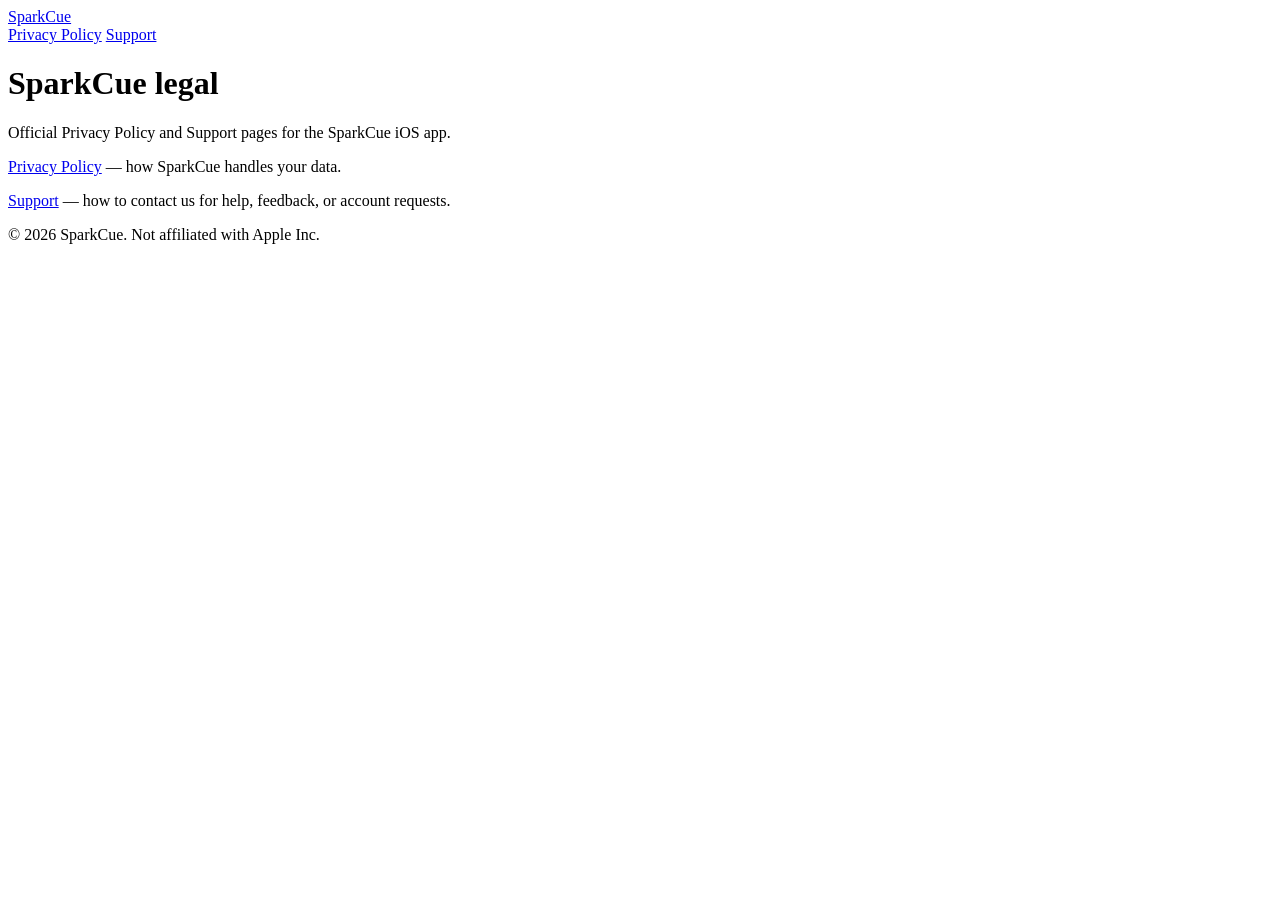
==== index.html @ 71478b5d "Add index.html for GitHub Pages" ====
<!DOCTYPE html>
<html lang="en">
<head>
  <meta charset="utf-8" />
  <meta name="viewport" content="width=device-width, initial-scale=1" />
  <title>SparkCue — Legal</title>
  <link rel="stylesheet" href="styles.css" />
</head>
<body>
  <header>
    <a href="index.html">SparkCue</a>
    <nav>
      <a href="privacy.html">Privacy Policy</a>
      <a href="support.html">Support</a>
    </nav>
  </header>
  <main>
    <h1>SparkCue legal</h1>
    <p class="meta">Official Privacy Policy and Support pages for the SparkCue iOS app.</p>
    <div class="card">
      <p><a href="privacy.html">Privacy Policy</a> — how SparkCue handles your data.</p>
      <p><a href="support.html">Support</a> — how to contact us for help, feedback, or account requests.</p>
    </div>
  </main>
  <footer>© 2026 SparkCue. Not affiliated with Apple Inc.</footer>
</body>
</html>
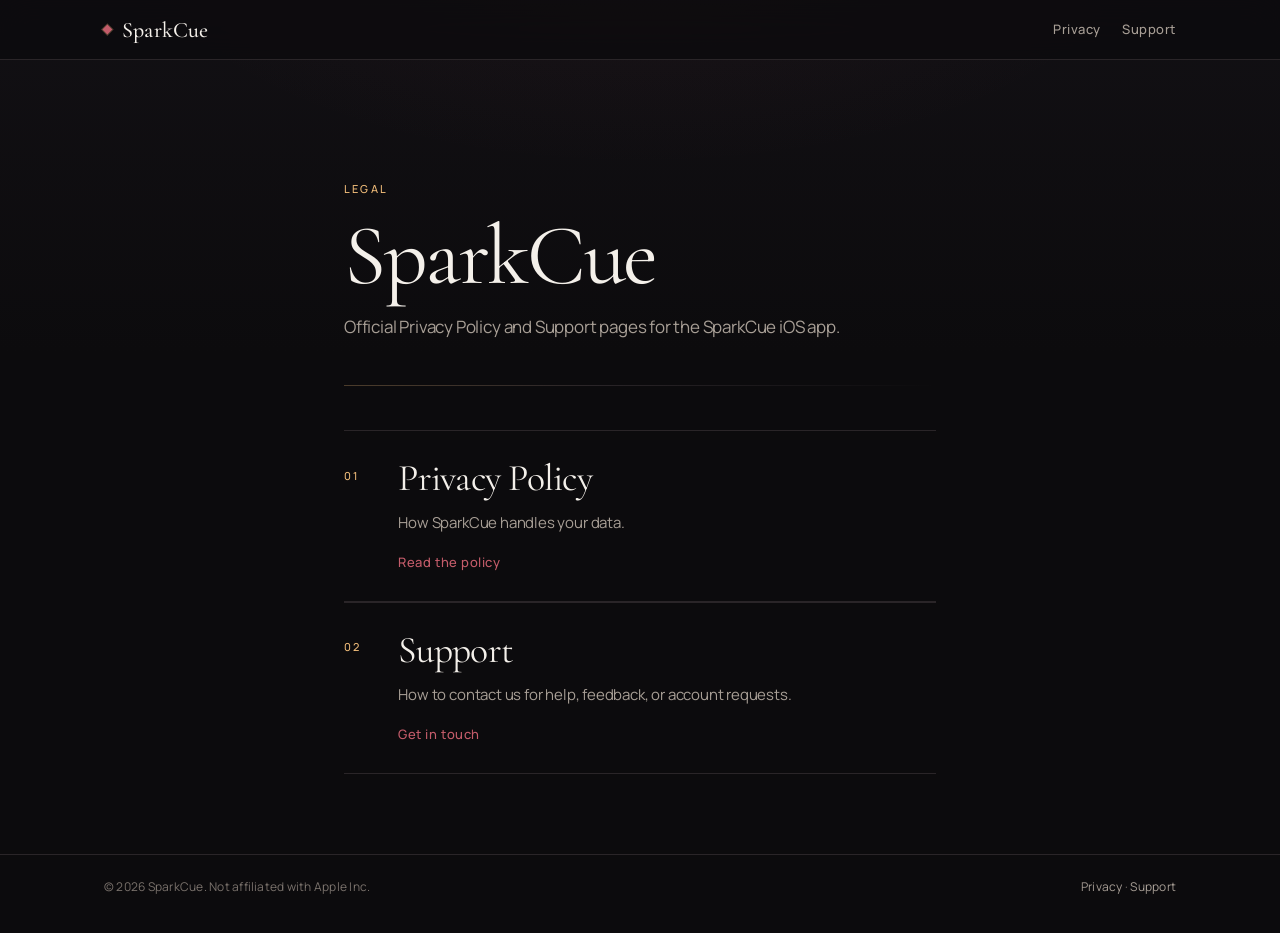
==== commit b4632dd5: "feat: Ruby Lacquer legal site redesign Editorial dark system for the GitHub Pages legal hub: Cormora" ====
--- a/index.html
+++ b/index.html
@@ -3,25 +3,62 @@
 <head>
   <meta charset="utf-8" />
   <meta name="viewport" content="width=device-width, initial-scale=1" />
+  <meta name="theme-color" content="#0c0b0d" />
+  <meta name="color-scheme" content="dark" />
   <title>SparkCue — Legal</title>
+  <meta name="description" content="Official Privacy Policy and Support pages for the SparkCue iOS app." />
+  <link rel="preconnect" href="https://fonts.googleapis.com" />
+  <link rel="preconnect" href="https://fonts.gstatic.com" crossorigin />
+  <link href="https://fonts.googleapis.com/css2?family=Cormorant+Garamond:ital,wght@0,400;0,500;0,600;1,400;1,500&family=Manrope:wght@400;500;600&display=swap" rel="stylesheet" />
   <link rel="stylesheet" href="styles.css" />
 </head>
 <body>
-  <header>
-    <a href="index.html">SparkCue</a>
-    <nav>
-      <a href="privacy.html">Privacy Policy</a>
-      <a href="support.html">Support</a>
-    </nav>
+  <a class="skip" href="#main">Skip to content</a>
+  <header class="site-header">
+    <div class="nav-bar">
+      <a class="brand" href="index.html" aria-current="page">
+        <span class="mark" aria-hidden="true"></span>
+        SparkCue
+      </a>
+      <nav class="site-nav" aria-label="Legal">
+        <a href="privacy.html">Privacy</a>
+        <a href="support.html">Support</a>
+      </nav>
+    </div>
   </header>
-  <main>
-    <h1>SparkCue legal</h1>
-    <p class="meta">Official Privacy Policy and Support pages for the SparkCue iOS app.</p>
-    <div class="card">
-      <p><a href="privacy.html">Privacy Policy</a> — how SparkCue handles your data.</p>
-      <p><a href="support.html">Support</a> — how to contact us for help, feedback, or account requests.</p>
+
+  <main id="main" class="page page--hub">
+    <p class="eyebrow">Legal</p>
+    <h1 class="display">SparkCue</h1>
+    <p class="lede">Official Privacy Policy and Support pages for the SparkCue iOS app.</p>
+
+    <hr class="rule" />
+
+    <ul class="destinations">
+      <li>
+        <a class="dest" href="privacy.html">
+          <span class="dest-num">01</span>
+          <h2>Privacy Policy</h2>
+          <p>How SparkCue handles your data.</p>
+          <span class="dest-cta">Read the policy</span>
+        </a>
+      </li>
+      <li>
+        <a class="dest" href="support.html">
+          <span class="dest-num">02</span>
+          <h2>Support</h2>
+          <p>How to contact us for help, feedback, or account requests.</p>
+          <span class="dest-cta">Get in touch</span>
+        </a>
+      </li>
+    </ul>
+  </main>
+
+  <footer class="site-footer">
+    <div class="inner">
+      <p>© 2026 SparkCue. Not affiliated with Apple Inc.</p>
+      <p><a href="privacy.html">Privacy</a> · <a href="support.html">Support</a></p>
     </div>
-  </main>
-  <footer>© 2026 SparkCue. Not affiliated with Apple Inc.</footer>
+  </footer>
 </body>
 </html>
--- a/styles.css
+++ b/styles.css
@@ -0,0 +1,619 @@
+/* SparkCue · Ruby Lacquer
+   Quiet luxury legal system. CSS only. */
+
+:root {
+  --bg: #0c0b0d;
+  --bg-silk: #121014;
+  --surface: #161418;
+  --text: #f4f0ea;
+  --ink: #e8e2d8;
+  --muted: #a89f96;
+  --faint: #7a726c;
+  --accent: #c45c6a;
+  --accent-hover: #d47884;
+  --gold: #f0bc79;
+  --gold-line: rgba(240, 188, 121, 0.28);
+  --border: #2a2528;
+  --border-soft: rgba(42, 37, 40, 0.9);
+  --focus: #c45c6a;
+  --measure: 62ch;
+  --page: 72rem;
+  --gutter: clamp(1.25rem, 4vw, 2.5rem);
+  --header-h: 3.75rem;
+  --serif: "Cormorant Garamond", "Iowan Old Style", "Palatino Linotype", Palatino, Georgia, serif;
+  --sans: "Manrope", "Avenir Next", "Segoe UI", system-ui, -apple-system, sans-serif;
+  --ease: cubic-bezier(0.22, 1, 0.36, 1);
+}
+
+*,
+*::before,
+*::after {
+  box-sizing: border-box;
+}
+
+html {
+  color-scheme: dark;
+  -webkit-text-size-adjust: 100%;
+  scroll-behavior: smooth;
+  scroll-padding-top: calc(var(--header-h) + 1.25rem);
+}
+
+@media (prefers-reduced-motion: reduce) {
+  html { scroll-behavior: auto; }
+  *,
+  *::before,
+  *::after {
+    animation-duration: 0.01ms !important;
+    animation-iteration-count: 1 !important;
+    transition-duration: 0.01ms !important;
+  }
+}
+
+body {
+  margin: 0;
+  min-height: 100dvh;
+  display: flex;
+  flex-direction: column;
+  font-family: var(--sans);
+  font-size: 1.0625rem;
+  font-weight: 400;
+  line-height: 1.7;
+  letter-spacing: -0.011em;
+  color: var(--ink);
+  background-color: var(--bg);
+  background-image:
+    radial-gradient(900px 420px at 50% -8%, rgba(196, 92, 106, 0.055), transparent 58%),
+    linear-gradient(180deg, var(--bg-silk) 0%, var(--bg) 22rem);
+  background-attachment: scroll;
+}
+
+::selection {
+  background: rgba(196, 92, 106, 0.32);
+  color: var(--text);
+}
+
+a {
+  color: var(--accent);
+  text-decoration-color: rgba(196, 92, 106, 0.35);
+  text-decoration-thickness: 1px;
+  text-underline-offset: 0.22em;
+  transition: color 160ms var(--ease), text-decoration-color 160ms var(--ease);
+}
+
+a:hover {
+  color: var(--accent-hover);
+  text-decoration-color: var(--accent-hover);
+}
+
+:focus {
+  outline: none;
+}
+
+:focus-visible {
+  outline: 1.5px solid var(--focus);
+  outline-offset: 3px;
+}
+
+.skip {
+  position: absolute;
+  left: var(--gutter);
+  top: 0.6rem;
+  z-index: 80;
+  padding: 0.4rem 0.7rem;
+  background: var(--surface);
+  color: var(--text);
+  border: 1px solid var(--border);
+  font-size: 0.8125rem;
+  transform: translateY(-160%);
+}
+
+.skip:focus {
+  transform: none;
+}
+
+/* ——— Header ——— */
+
+.site-header {
+  position: sticky;
+  top: 0;
+  z-index: 40;
+  height: var(--header-h);
+  border-bottom: 1px solid var(--border);
+  background: rgba(12, 11, 13, 0.78);
+  -webkit-backdrop-filter: blur(16px) saturate(1.15);
+  backdrop-filter: blur(16px) saturate(1.15);
+}
+
+.nav-bar {
+  height: 100%;
+  max-width: var(--page);
+  margin: 0 auto;
+  padding: 0 var(--gutter);
+  display: flex;
+  align-items: center;
+  justify-content: space-between;
+  gap: 1.5rem;
+}
+
+.brand {
+  display: inline-flex;
+  align-items: center;
+  gap: 0.7rem;
+  color: var(--text);
+  text-decoration: none;
+  font-family: var(--serif);
+  font-size: 1.375rem;
+  font-weight: 500;
+  letter-spacing: 0.01em;
+  line-height: 1;
+}
+
+.brand:hover { color: var(--text); }
+
+.mark {
+  width: 0.42rem;
+  height: 0.42rem;
+  flex: 0 0 auto;
+  background: var(--accent);
+  transform: rotate(45deg);
+  box-shadow: 0 0 0 1px var(--gold-line);
+}
+
+.site-nav {
+  display: flex;
+  align-items: center;
+  gap: 0.15rem 1.35rem;
+}
+
+.site-nav a {
+  color: var(--muted);
+  text-decoration: none;
+  font-size: 0.8125rem;
+  font-weight: 500;
+  letter-spacing: 0.04em;
+}
+
+.site-nav a:hover { color: var(--text); }
+
+.site-nav a[aria-current="page"] {
+  color: var(--text);
+}
+
+.site-nav a[aria-current="page"]::after {
+  content: "";
+  display: block;
+  width: 100%;
+  height: 1px;
+  margin-top: 0.28rem;
+  background: var(--accent);
+  opacity: 0.85;
+}
+
+/* ——— Page frame ——— */
+
+.page {
+  flex: 1;
+  width: 100%;
+  max-width: var(--page);
+  margin: 0 auto;
+  padding: clamp(2.75rem, 8vw, 5.5rem) var(--gutter) 5rem;
+}
+
+.page--hub {
+  max-width: 42rem;
+  padding-top: clamp(3.5rem, 12vw, 7.5rem);
+}
+
+.page--support {
+  max-width: 42rem;
+}
+
+.eyebrow {
+  margin: 0 0 1.15rem;
+  color: var(--gold);
+  font-size: 0.6875rem;
+  font-weight: 500;
+  letter-spacing: 0.2em;
+  text-transform: uppercase;
+}
+
+.display {
+  margin: 0 0 1.1rem;
+  font-family: var(--serif);
+  font-size: clamp(3.15rem, 9vw, 5.35rem);
+  font-weight: 400;
+  line-height: 0.92;
+  letter-spacing: -0.028em;
+  color: var(--text);
+}
+
+.display em {
+  font-style: italic;
+  font-weight: 400;
+}
+
+.lede {
+  margin: 0;
+  max-width: 36rem;
+  color: var(--muted);
+  font-size: 1.0625rem;
+  line-height: 1.65;
+}
+
+.meta {
+  margin: 0 0 1.75rem;
+  color: var(--faint);
+  font-size: 0.75rem;
+  font-weight: 500;
+  letter-spacing: 0.12em;
+  text-transform: uppercase;
+}
+
+.rule {
+  display: block;
+  height: 1px;
+  margin: 2.75rem 0;
+  border: 0;
+  background: linear-gradient(90deg, var(--gold-line), var(--border) 42%, transparent);
+}
+
+/* ——— Hub destinations ——— */
+
+.destinations {
+  display: grid;
+  gap: 0;
+  margin: 0;
+  padding: 0;
+  list-style: none;
+}
+
+.dest {
+  display: grid;
+  grid-template-columns: 2.4rem minmax(0, 1fr);
+  gap: 0.35rem 1rem;
+  padding: 1.65rem 0 1.75rem;
+  border-top: 1px solid var(--border);
+  color: inherit;
+  text-decoration: none;
+}
+
+.dest:last-child { border-bottom: 1px solid var(--border); }
+
+.dest:hover { color: inherit; }
+
+.dest:focus-visible {
+  outline-offset: 4px;
+}
+
+.dest-num {
+  grid-row: 1 / span 3;
+  padding-top: 0.55rem;
+  color: var(--gold);
+  font-size: 0.6875rem;
+  font-weight: 500;
+  letter-spacing: 0.16em;
+}
+
+.dest h2 {
+  margin: 0;
+  font-family: var(--serif);
+  font-size: clamp(1.85rem, 4vw, 2.35rem);
+  font-weight: 400;
+  letter-spacing: -0.02em;
+  line-height: 1.1;
+  color: var(--text);
+}
+
+.dest p {
+  margin: 0.4rem 0 0.7rem;
+  color: var(--muted);
+  font-size: 0.9375rem;
+  line-height: 1.55;
+}
+
+.dest-cta {
+  color: var(--accent);
+  font-size: 0.8125rem;
+  font-weight: 500;
+  letter-spacing: 0.04em;
+}
+
+.dest:hover .dest-cta {
+  color: var(--accent-hover);
+}
+
+.dest:hover h2 { color: #fff8f0; }
+
+/* ——— Privacy layout ——— */
+
+.legal {
+  display: grid;
+  grid-template-columns: minmax(0, 1fr);
+  gap: 2.5rem;
+}
+
+.legal-hero { max-width: var(--measure); }
+
+.legal-hero .lede {
+  max-width: var(--measure);
+  color: var(--ink);
+  font-size: 1.0625rem;
+  line-height: 1.75;
+}
+
+.toc {
+  padding: 0 0 0.25rem;
+}
+
+.toc h2 {
+  margin: 0 0 0.9rem;
+  color: var(--gold);
+  font-size: 0.6875rem;
+  font-weight: 500;
+  letter-spacing: 0.18em;
+  text-transform: uppercase;
+}
+
+.toc ol {
+  margin: 0;
+  padding: 0;
+  list-style: none;
+  display: grid;
+  gap: 0.45rem;
+}
+
+.toc a {
+  display: grid;
+  grid-template-columns: 1.6rem minmax(0, 1fr);
+  gap: 0.55rem;
+  color: var(--muted);
+  text-decoration: none;
+  font-size: 0.8125rem;
+  line-height: 1.4;
+  letter-spacing: 0.01em;
+}
+
+.toc a:hover { color: var(--text); }
+
+.toc-n {
+  color: var(--faint);
+  font-variant-numeric: tabular-nums;
+}
+
+.prose {
+  max-width: var(--measure);
+}
+
+.legal-section {
+  padding: 2.35rem 0 0.15rem;
+  border-top: 1px solid var(--border);
+}
+
+.legal-section:first-child { border-top: 0; padding-top: 0.25rem; }
+
+.legal-section h2 {
+  display: grid;
+  grid-template-columns: 2.1rem minmax(0, 1fr);
+  gap: 0.75rem;
+  margin: 0 0 1rem;
+  font-family: var(--serif);
+  font-size: clamp(1.65rem, 3vw, 2rem);
+  font-weight: 500;
+  letter-spacing: -0.018em;
+  line-height: 1.15;
+  color: var(--text);
+}
+
+.legal-section h2 .n {
+  padding-top: 0.42em;
+  color: var(--gold);
+  font-family: var(--sans);
+  font-size: 0.6875rem;
+  font-weight: 500;
+  letter-spacing: 0.14em;
+}
+
+.prose p,
+.prose li {
+  color: var(--ink);
+}
+
+.prose p { margin: 0 0 1rem; }
+
+.prose p:last-child { margin-bottom: 0; }
+
+.prose ul {
+  margin: 0 0 1rem;
+  padding: 0;
+  list-style: none;
+}
+
+.prose li {
+  position: relative;
+  padding: 0 0 0.7rem 1.05rem;
+}
+
+.prose li::before {
+  content: "";
+  position: absolute;
+  left: 0;
+  top: 0.72em;
+  width: 0.28rem;
+  height: 0.28rem;
+  border: 1px solid var(--accent);
+  transform: rotate(45deg);
+  opacity: 0.7;
+}
+
+.prose li strong {
+  color: var(--text);
+  font-weight: 600;
+}
+
+.note {
+  margin: 1.15rem 0 0;
+  color: var(--muted);
+}
+
+.contact-panel,
+.email-card {
+  margin: 1.15rem 0 0;
+  padding: 1.35rem 1.35rem 1.4rem;
+  background: var(--surface);
+  border: 1px solid var(--border);
+  border-radius: 2px;
+  box-shadow: inset 0 1px 0 var(--gold-line);
+}
+
+.contact-panel p { margin: 0 0 0.55rem; }
+.contact-panel p:last-child { margin: 0; }
+
+.fineprint {
+  margin: 2.5rem 0 0;
+  color: var(--faint);
+  font-size: 0.8125rem;
+  line-height: 1.55;
+}
+
+@media (min-width: 1080px) {
+  .legal {
+    grid-template-columns: minmax(0, var(--measure)) 13.5rem;
+    column-gap: clamp(3rem, 7vw, 6rem);
+    align-items: start;
+  }
+
+  .legal-hero { grid-column: 1; }
+
+  .toc {
+    grid-column: 2;
+    grid-row: 1 / span 2;
+    position: sticky;
+    top: calc(var(--header-h) + 1.75rem);
+    padding-top: 0.35rem;
+  }
+
+  .prose { grid-column: 1; }
+}
+
+/* ——— Support ——— */
+
+.help-list {
+  margin: 0;
+  padding: 0;
+  list-style: none;
+}
+
+.help-list li {
+  padding: 0.85rem 0;
+  border-top: 1px solid var(--border);
+  color: var(--ink);
+  font-size: 0.9875rem;
+}
+
+.help-list li:last-child { border-bottom: 1px solid var(--border); }
+
+.support-block {
+  padding-top: 0.25rem;
+}
+
+.support-block h2 {
+  margin: 0 0 0.85rem;
+  font-family: var(--serif);
+  font-size: clamp(1.7rem, 3vw, 2.05rem);
+  font-weight: 500;
+  letter-spacing: -0.018em;
+  color: var(--text);
+}
+
+.support-block p {
+  margin: 0;
+  color: var(--ink);
+}
+
+.email-card {
+  padding: 1.6rem 1.5rem 1.55rem;
+}
+
+.email-card .kicker {
+  margin: 0 0 0.7rem;
+  color: var(--gold);
+  font-size: 0.6875rem;
+  font-weight: 500;
+  letter-spacing: 0.18em;
+  text-transform: uppercase;
+}
+
+.email-link {
+  display: inline-block;
+  margin: 0 0 0.85rem;
+  font-family: var(--serif);
+  font-size: clamp(1.45rem, 3.4vw, 1.85rem);
+  font-weight: 500;
+  letter-spacing: -0.015em;
+  line-height: 1.2;
+  color: var(--text);
+  text-decoration: none;
+  word-break: break-word;
+}
+
+.email-link:hover { color: var(--accent-hover); }
+
+.email-card .wait {
+  margin: 0;
+  color: var(--muted);
+  font-size: 0.9rem;
+}
+
+/* ——— Footer ——— */
+
+.site-footer {
+  margin-top: auto;
+  border-top: 1px solid var(--border);
+}
+
+.site-footer .inner {
+  max-width: var(--page);
+  margin: 0 auto;
+  padding: 1.35rem var(--gutter) 2.25rem;
+  display: flex;
+  flex-wrap: wrap;
+  align-items: baseline;
+  justify-content: space-between;
+  gap: 0.5rem 1.5rem;
+}
+
+.site-footer p {
+  margin: 0;
+  color: var(--faint);
+  font-size: 0.75rem;
+  letter-spacing: 0.02em;
+}
+
+.site-footer a {
+  color: var(--muted);
+  text-decoration: none;
+}
+
+.site-footer a:hover { color: var(--text); }
+
+@media (max-width: 520px) {
+  .site-nav { gap: 1rem; }
+  .dest { grid-template-columns: 1.9rem minmax(0, 1fr); }
+  .legal-section h2 { grid-template-columns: 1.7rem minmax(0, 1fr); gap: 0.5rem; }
+}
+
+@media print {
+  body {
+    background: #fff;
+    color: #111;
+  }
+  .site-header,
+  .toc,
+  .skip { display: none; }
+  .page { padding: 0; }
+  .display,
+  .legal-section h2,
+  .prose p,
+  .prose li { color: #111; }
+  a { color: #000; }
+}
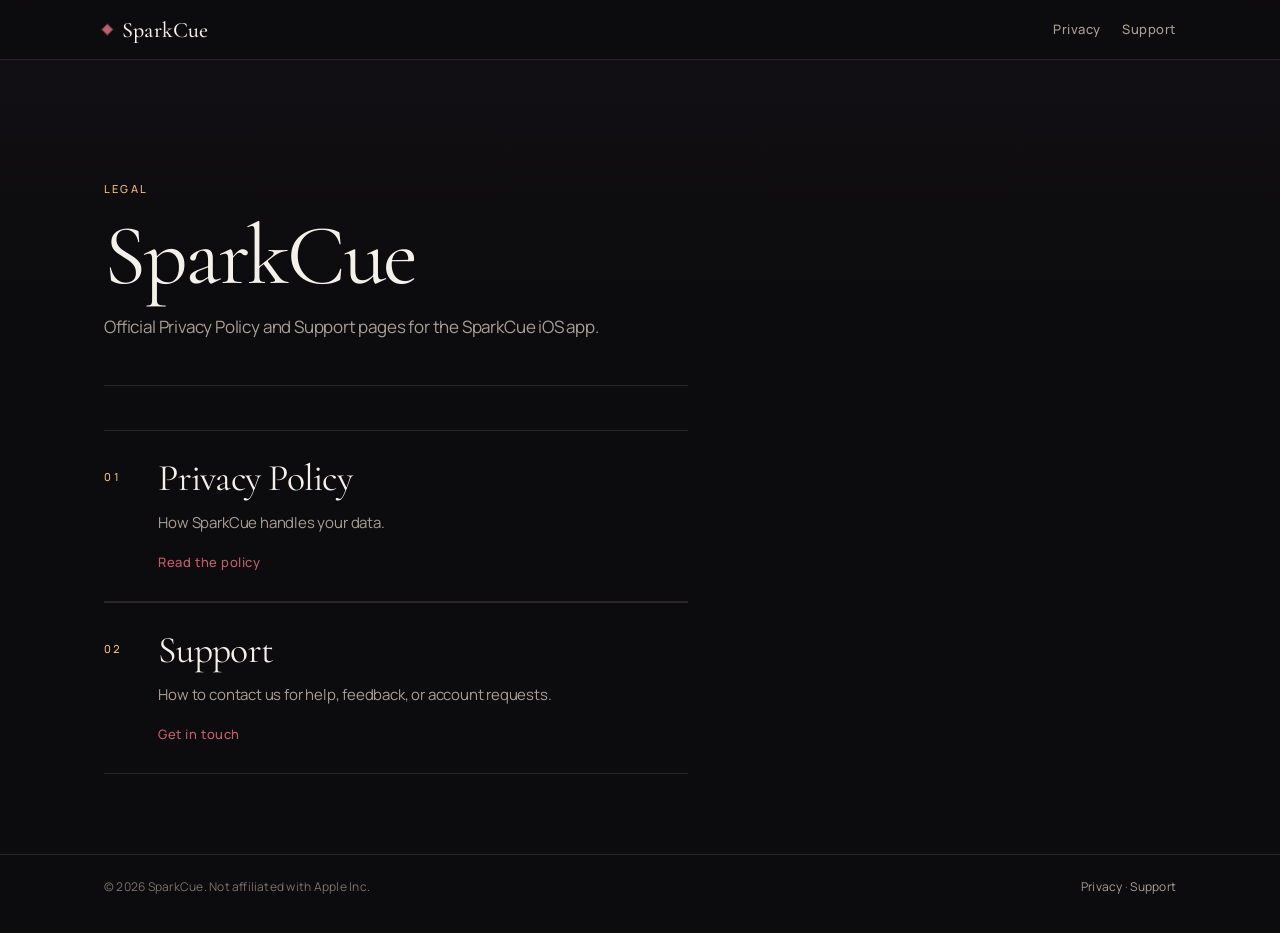
==== commit e4bf9f39: "fix: final Ruby Lacquer craft pass before main Remove the rose bloom and boxed contact chrome. Hairl" ====
--- a/index.html
+++ b/index.html
@@ -10,6 +10,7 @@
   <link rel="preconnect" href="https://fonts.googleapis.com" />
   <link rel="preconnect" href="https://fonts.gstatic.com" crossorigin />
   <link href="https://fonts.googleapis.com/css2?family=Cormorant+Garamond:ital,wght@0,400;0,500;0,600;1,400;1,500&family=Manrope:wght@400;500;600&display=swap" rel="stylesheet" />
+  <link rel="icon" href="favicon.svg" type="image/svg+xml" />
   <link rel="stylesheet" href="styles.css" />
 </head>
 <body>
--- a/styles.css
+++ b/styles.css
@@ -61,10 +61,8 @@
   letter-spacing: -0.011em;
   color: var(--ink);
   background-color: var(--bg);
-  background-image:
-    radial-gradient(900px 420px at 50% -8%, rgba(196, 92, 106, 0.055), transparent 58%),
-    linear-gradient(180deg, var(--bg-silk) 0%, var(--bg) 22rem);
-  background-attachment: scroll;
+  background-image: linear-gradient(180deg, var(--bg-silk) 0%, var(--bg) 18rem);
+  font-feature-settings: "kern" 1, "liga" 1;
 }
 
 ::selection {
@@ -179,16 +177,6 @@
   color: var(--text);
 }
 
-.site-nav a[aria-current="page"]::after {
-  content: "";
-  display: block;
-  width: 100%;
-  height: 1px;
-  margin-top: 0.28rem;
-  background: var(--accent);
-  opacity: 0.85;
-}
-
 /* ——— Page frame ——— */
 
 .page {
@@ -200,12 +188,20 @@
 }
 
 .page--hub {
-  max-width: 42rem;
   padding-top: clamp(3.5rem, 12vw, 7.5rem);
 }
 
-.page--support {
-  max-width: 42rem;
+.page--hub .display,
+.page--hub .lede,
+.page--hub .rule,
+.page--hub .destinations,
+.page--support .eyebrow,
+.page--support .display,
+.page--support .meta,
+.page--support .lede,
+.page--support .rule,
+.page--support .support-block {
+  max-width: 36.5rem;
 }
 
 .eyebrow {
@@ -225,6 +221,7 @@
   line-height: 0.92;
   letter-spacing: -0.028em;
   color: var(--text);
+  text-wrap: balance;
 }
 
 .display em {
@@ -247,6 +244,7 @@
   font-weight: 500;
   letter-spacing: 0.12em;
   text-transform: uppercase;
+  font-variant-numeric: tabular-nums;
 }
 
 .rule {
@@ -254,7 +252,7 @@
   height: 1px;
   margin: 2.75rem 0;
   border: 0;
-  background: linear-gradient(90deg, var(--gold-line), var(--border) 42%, transparent);
+  background: var(--border);
 }
 
 /* ——— Hub destinations ——— */
@@ -287,11 +285,12 @@
 
 .dest-num {
   grid-row: 1 / span 3;
-  padding-top: 0.55rem;
+  padding-top: 0.62rem;
   color: var(--gold);
   font-size: 0.6875rem;
   font-weight: 500;
   letter-spacing: 0.16em;
+  font-variant-numeric: tabular-nums;
 }
 
 .dest h2 {
@@ -322,7 +321,7 @@
   color: var(--accent-hover);
 }
 
-.dest:hover h2 { color: #fff8f0; }
+.dest:hover h2 { color: var(--text); }
 
 /* ——— Privacy layout ——— */
 
@@ -336,13 +335,17 @@
 
 .legal-hero .lede {
   max-width: var(--measure);
+  margin-bottom: 0;
+  padding-bottom: 2.25rem;
+  border-bottom: 1px solid var(--border);
   color: var(--ink);
   font-size: 1.0625rem;
-  line-height: 1.75;
+  line-height: 1.8;
+  text-wrap: pretty;
 }
 
 .toc {
-  padding: 0 0 0.25rem;
+  padding: 0.15rem 0 0.25rem;
 }
 
 .toc h2 {
@@ -391,6 +394,14 @@
 
 .legal-section:first-child { border-top: 0; padding-top: 0.25rem; }
 
+.legal-section:target {
+  outline: none;
+}
+
+.legal-section:target h2 .n {
+  color: var(--accent);
+}
+
 .legal-section h2 {
   display: grid;
   grid-template-columns: 2.1rem minmax(0, 1fr);
@@ -436,13 +447,12 @@
 .prose li::before {
   content: "";
   position: absolute;
-  left: 0;
-  top: 0.72em;
-  width: 0.28rem;
-  height: 0.28rem;
-  border: 1px solid var(--accent);
-  transform: rotate(45deg);
-  opacity: 0.7;
+  left: 0.05rem;
+  top: 0.78em;
+  width: 0.35rem;
+  height: 1px;
+  background: var(--accent);
+  opacity: 0.55;
 }
 
 .prose li strong {
@@ -458,11 +468,12 @@
 .contact-panel,
 .email-card {
   margin: 1.15rem 0 0;
-  padding: 1.35rem 1.35rem 1.4rem;
-  background: var(--surface);
-  border: 1px solid var(--border);
-  border-radius: 2px;
-  box-shadow: inset 0 1px 0 var(--gold-line);
+  padding: 1.15rem 0 0.15rem;
+  background: none;
+  border: 0;
+  border-top: 1px solid var(--gold-line);
+  border-radius: 0;
+  box-shadow: none;
 }
 
 .contact-panel p { margin: 0 0 0.55rem; }
@@ -531,7 +542,9 @@
 }
 
 .email-card {
-  padding: 1.6rem 1.5rem 1.55rem;
+  margin-top: 0.15rem;
+  padding-top: 0;
+  border-top: 0;
 }
 
 .email-card .kicker {
@@ -545,12 +558,12 @@
 
 .email-link {
   display: inline-block;
-  margin: 0 0 0.85rem;
+  margin: 0 0 0.7rem;
   font-family: var(--serif);
-  font-size: clamp(1.45rem, 3.4vw, 1.85rem);
-  font-weight: 500;
-  letter-spacing: -0.015em;
-  line-height: 1.2;
+  font-size: clamp(1.55rem, 4vw, 2.15rem);
+  font-weight: 500;
+  letter-spacing: -0.02em;
+  line-height: 1.15;
   color: var(--text);
   text-decoration: none;
   word-break: break-word;
@@ -579,7 +592,7 @@
   flex-wrap: wrap;
   align-items: baseline;
   justify-content: space-between;
-  gap: 0.5rem 1.5rem;
+  gap: 0.45rem 1.5rem;
 }
 
 .site-footer p {
@@ -595,11 +608,19 @@
 }
 
 .site-footer a:hover { color: var(--text); }
+
+@media (max-width: 1079px) {
+  .toc ol {
+    grid-template-columns: 1fr 1fr;
+    gap: 0.55rem 1.25rem;
+  }
+}
 
 @media (max-width: 520px) {
   .site-nav { gap: 1rem; }
   .dest { grid-template-columns: 1.9rem minmax(0, 1fr); }
   .legal-section h2 { grid-template-columns: 1.7rem minmax(0, 1fr); gap: 0.5rem; }
+  .site-footer .inner { flex-direction: column; }
 }
 
 @media print {
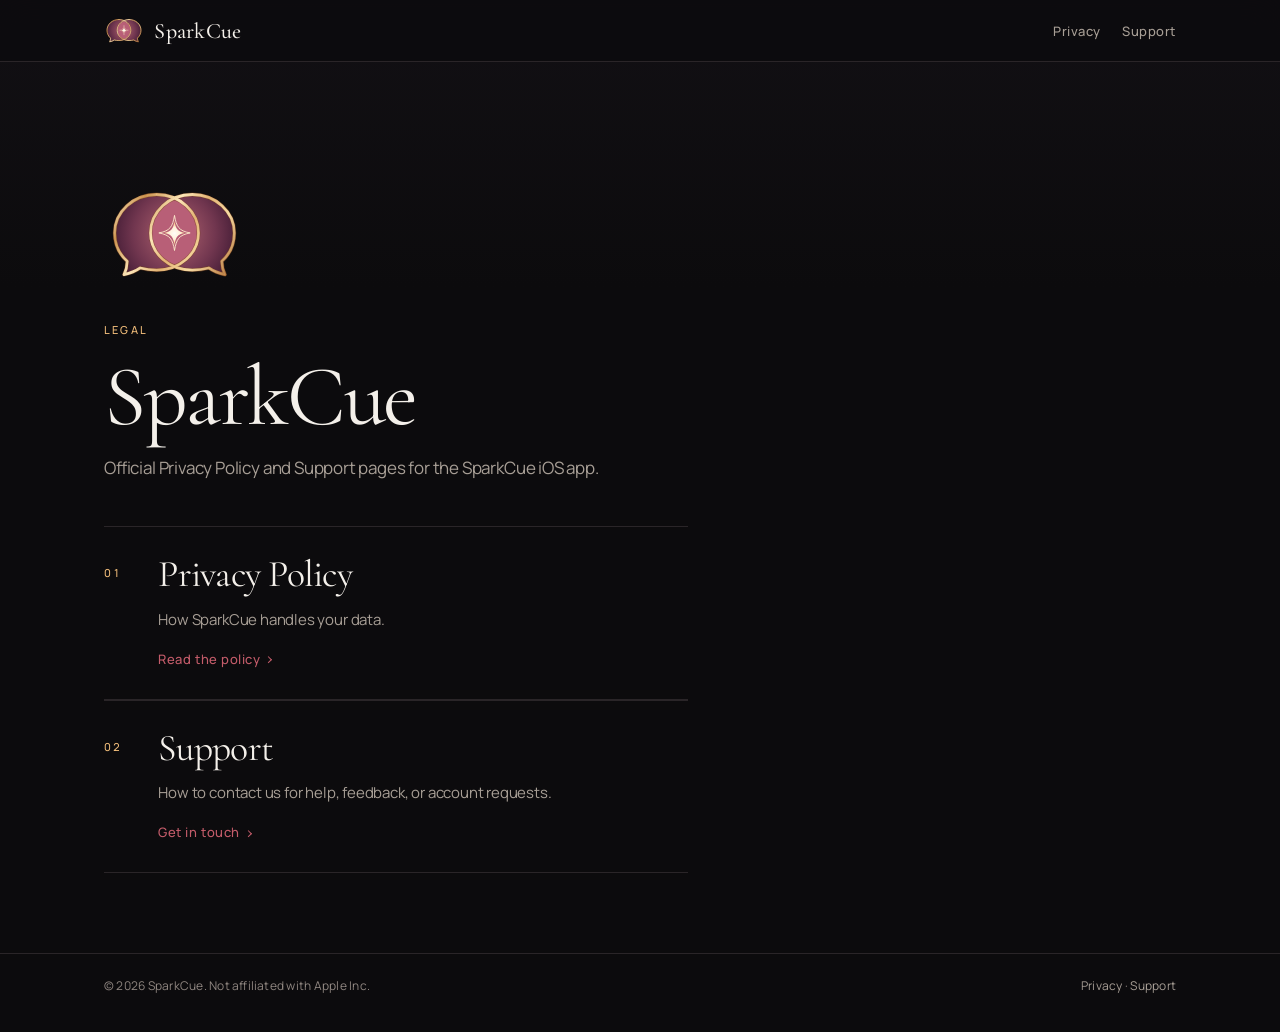
==== commit b519967e: "feat: use exact SparkCue app logo as site brand mark Replace the CSS diamond with the real dual-bubb" ====
--- a/index.html
+++ b/index.html
@@ -10,7 +10,8 @@
   <link rel="preconnect" href="https://fonts.googleapis.com" />
   <link rel="preconnect" href="https://fonts.gstatic.com" crossorigin />
   <link href="https://fonts.googleapis.com/css2?family=Cormorant+Garamond:ital,wght@0,400;0,500;0,600;1,400;1,500&family=Manrope:wght@400;500;600&display=swap" rel="stylesheet" />
-  <link rel="icon" href="favicon.svg" type="image/svg+xml" />
+  <link rel="icon" href="favicon.svg" type="image/svg+xml" sizes="any" />
+  <link rel="apple-touch-icon" href="apple-touch-icon.png" />
   <link rel="stylesheet" href="styles.css" />
 </head>
 <body>
@@ -18,7 +19,7 @@
   <header class="site-header">
     <div class="nav-bar">
       <a class="brand" href="index.html" aria-current="page">
-        <span class="mark" aria-hidden="true"></span>
+        <img class="brand-mark" src="assets/sparkcue-logo.svg" width="40" height="30" alt="" />
         SparkCue
       </a>
       <nav class="site-nav" aria-label="Legal">
@@ -29,11 +30,12 @@
   </header>
 
   <main id="main" class="page page--hub">
-    <p class="eyebrow">Legal</p>
-    <h1 class="display">SparkCue</h1>
-    <p class="lede">Official Privacy Policy and Support pages for the SparkCue iOS app.</p>
-
-    <hr class="rule" />
+    <header class="page-hero">
+      <img class="hub-mark" src="assets/sparkcue-logo.svg" width="160" height="118" alt="" />
+      <p class="eyebrow">Legal</p>
+      <h1 class="display">SparkCue</h1>
+      <p class="lede">Official Privacy Policy and Support pages for the SparkCue iOS app.</p>
+    </header>
 
     <ul class="destinations">
       <li>
--- a/styles.css
+++ b/styles.css
@@ -8,7 +8,7 @@
   --text: #f4f0ea;
   --ink: #e8e2d8;
   --muted: #a89f96;
-  --faint: #7a726c;
+  --faint: #8f8680;
   --accent: #c45c6a;
   --accent-hover: #d47884;
   --gold: #f0bc79;
@@ -19,7 +19,7 @@
   --measure: 62ch;
   --page: 72rem;
   --gutter: clamp(1.25rem, 4vw, 2.5rem);
-  --header-h: 3.75rem;
+  --header-h: 3.9rem;
   --serif: "Cormorant Garamond", "Iowan Old Style", "Palatino Linotype", Palatino, Georgia, serif;
   --sans: "Manrope", "Avenir Next", "Segoe UI", system-ui, -apple-system, sans-serif;
   --ease: cubic-bezier(0.22, 1, 0.36, 1);
@@ -136,7 +136,7 @@
 .brand {
   display: inline-flex;
   align-items: center;
-  gap: 0.7rem;
+  gap: 0.65rem;
   color: var(--text);
   text-decoration: none;
   font-family: var(--serif);
@@ -148,13 +148,11 @@
 
 .brand:hover { color: var(--text); }
 
-.mark {
-  width: 0.42rem;
-  height: 0.42rem;
+.brand-mark {
+  display: block;
+  width: auto;
+  height: 1.85rem;
   flex: 0 0 auto;
-  background: var(--accent);
-  transform: rotate(45deg);
-  box-shadow: 0 0 0 1px var(--gold-line);
 }
 
 .site-nav {
@@ -191,17 +189,24 @@
   padding-top: clamp(3.5rem, 12vw, 7.5rem);
 }
 
-.page--hub .display,
-.page--hub .lede,
-.page--hub .rule,
+.page--hub .page-hero,
 .page--hub .destinations,
-.page--support .eyebrow,
-.page--support .display,
-.page--support .meta,
-.page--support .lede,
+.page--support .page-hero,
 .page--support .rule,
 .page--support .support-block {
   max-width: 36.5rem;
+}
+
+.page-hero { max-width: 36.5rem; }
+
+.hub-mark {
+  display: block;
+  width: auto;
+  height: clamp(4.35rem, 13vw, 6.5rem);
+}
+
+.page--hub .hub-mark {
+  margin: 0 0 2.15rem;
 }
 
 .eyebrow {
@@ -260,7 +265,7 @@
 .destinations {
   display: grid;
   gap: 0;
-  margin: 0;
+  margin: 2.75rem 0 0;
   padding: 0;
   list-style: none;
 }
@@ -269,7 +274,7 @@
   display: grid;
   grid-template-columns: 2.4rem minmax(0, 1fr);
   gap: 0.35rem 1rem;
-  padding: 1.65rem 0 1.75rem;
+  padding: 1.7rem 0 1.8rem;
   border-top: 1px solid var(--border);
   color: inherit;
   text-decoration: none;
@@ -315,6 +320,17 @@
   font-size: 0.8125rem;
   font-weight: 500;
   letter-spacing: 0.04em;
+}
+
+.dest-cta::after {
+  content: "";
+  display: inline-block;
+  width: 0.42em;
+  height: 0.42em;
+  margin-left: 0.4em;
+  border-top: 1px solid currentColor;
+  border-right: 1px solid currentColor;
+  transform: rotate(45deg) translateY(-0.08em);
 }
 
 .dest:hover .dest-cta {
@@ -379,8 +395,9 @@
 .toc a:hover { color: var(--text); }
 
 .toc-n {
-  color: var(--faint);
+  color: var(--gold);
   font-variant-numeric: tabular-nums;
+  opacity: 0.72;
 }
 
 .prose {
@@ -618,6 +635,8 @@
 
 @media (max-width: 520px) {
   .site-nav { gap: 1rem; }
+  .brand { font-size: 1.25rem; gap: 0.5rem; }
+  .brand-mark { height: 1.65rem; }
   .dest { grid-template-columns: 1.9rem minmax(0, 1fr); }
   .legal-section h2 { grid-template-columns: 1.7rem minmax(0, 1fr); gap: 0.5rem; }
   .site-footer .inner { flex-direction: column; }
